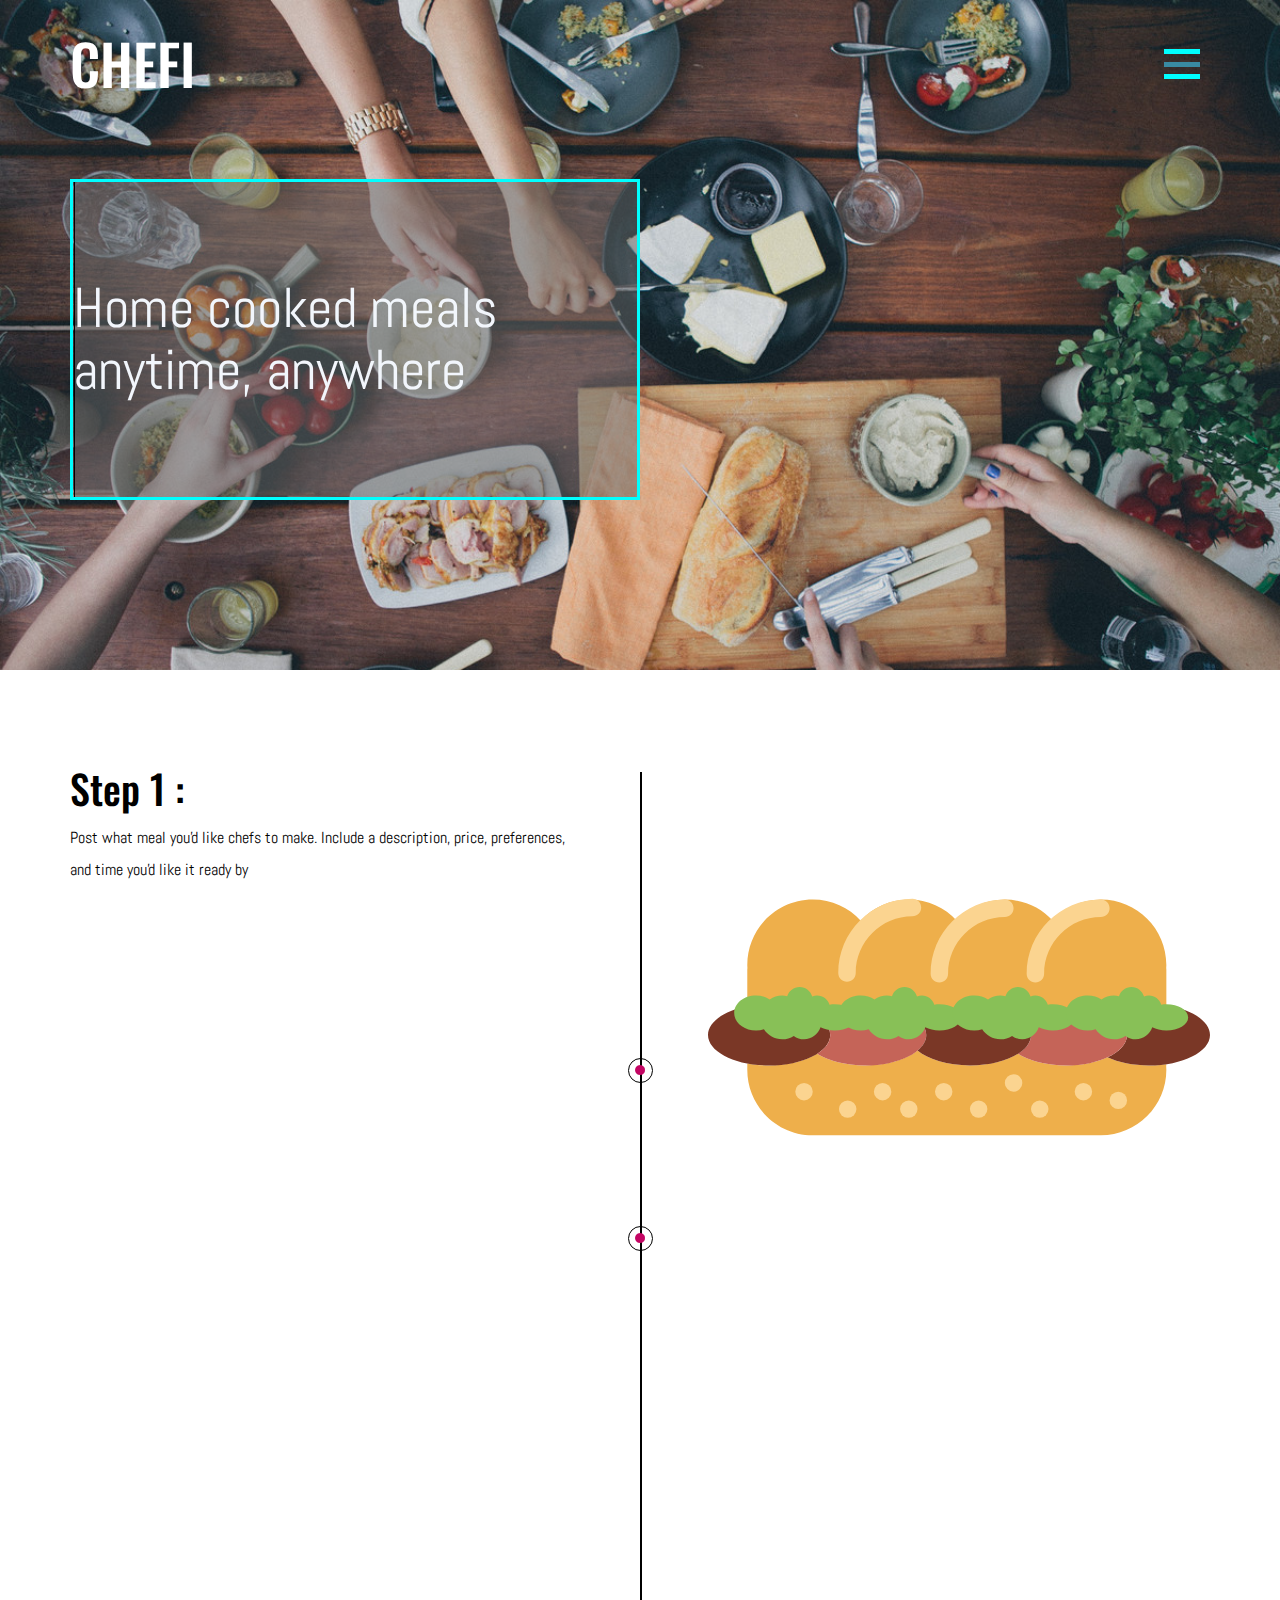
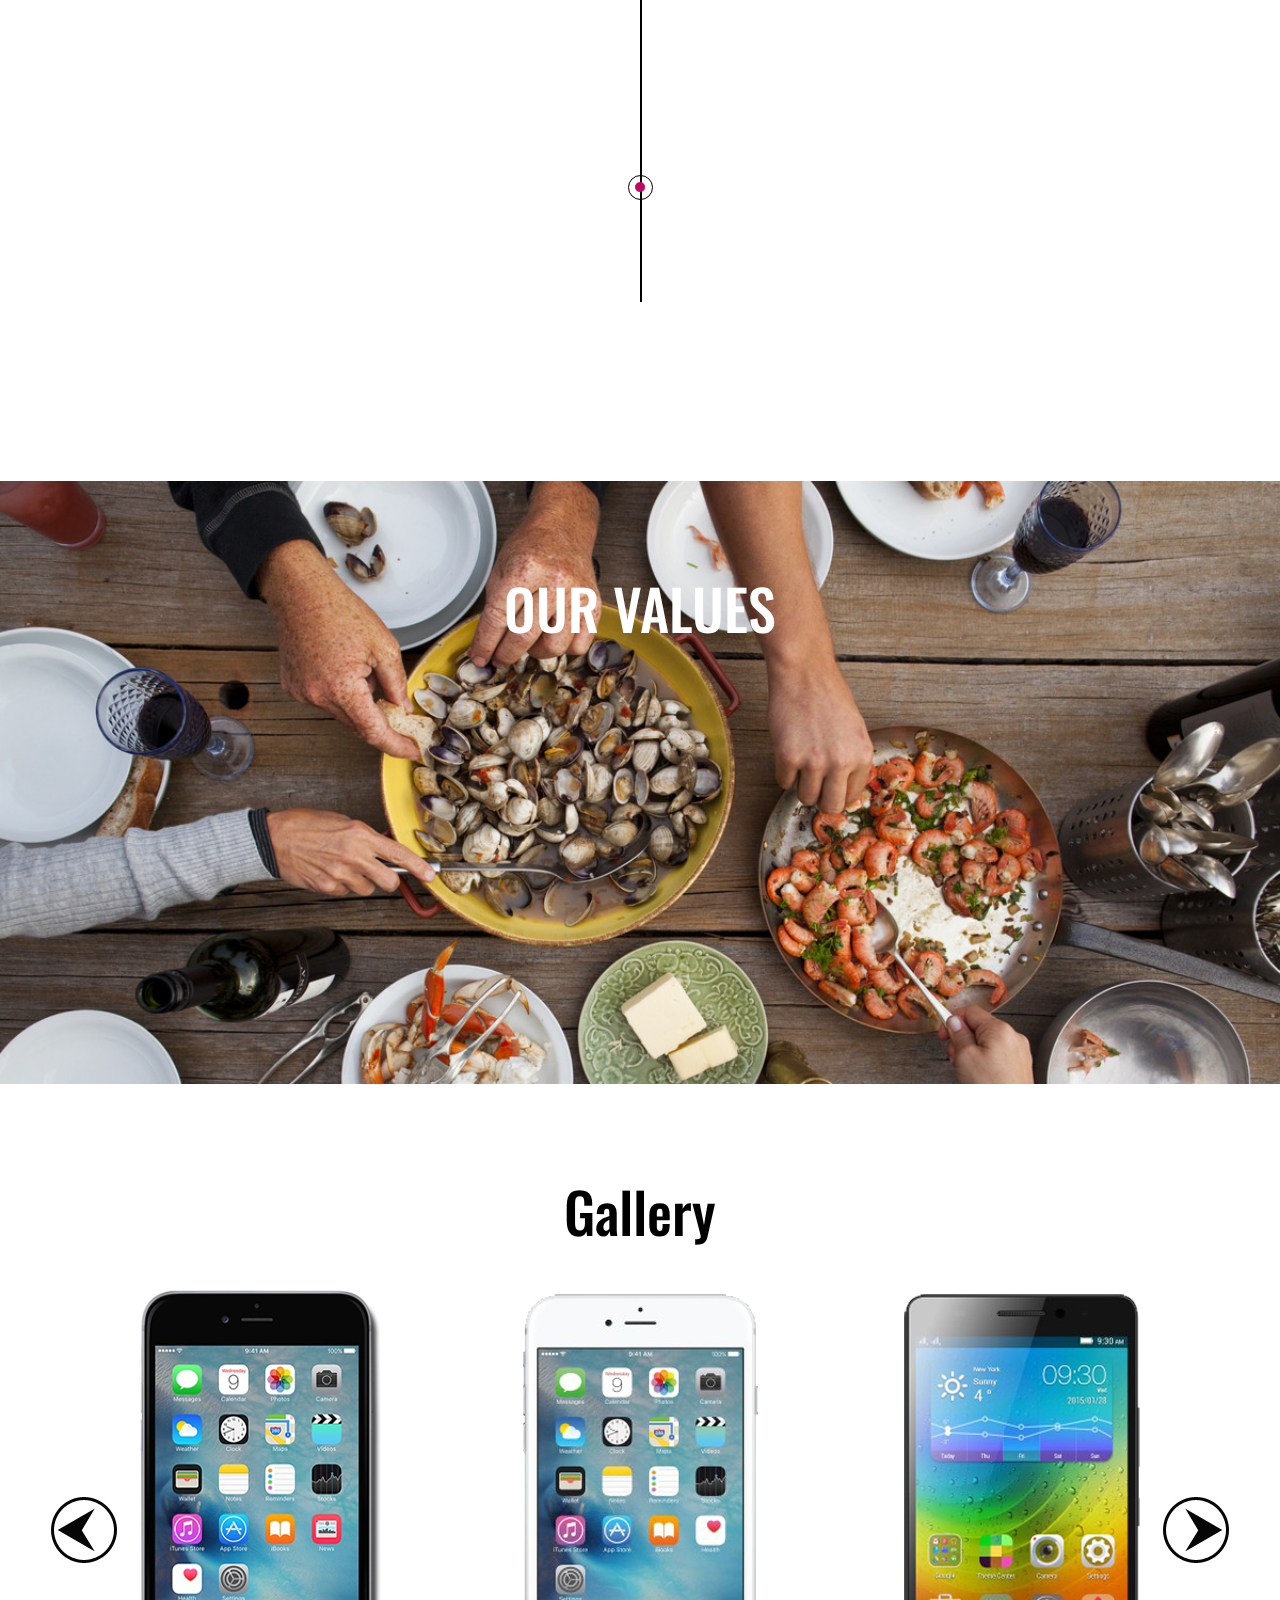
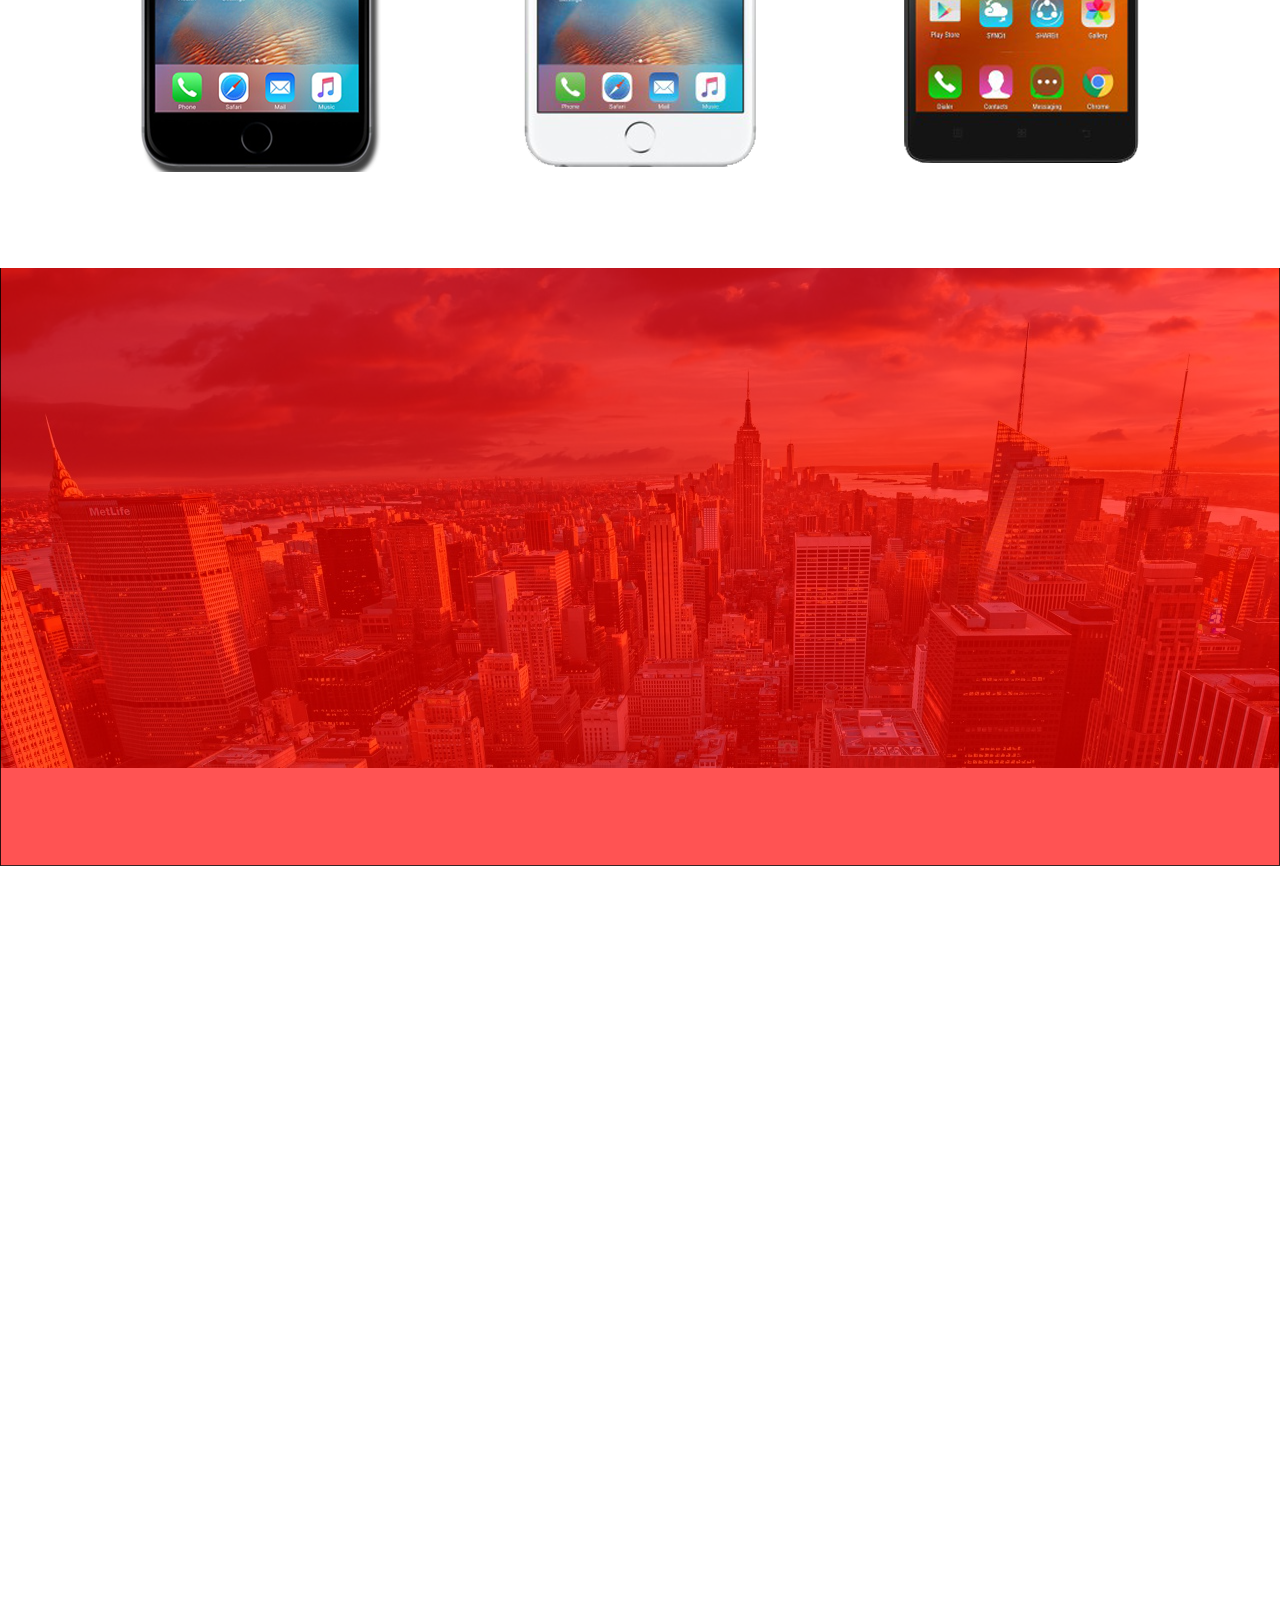
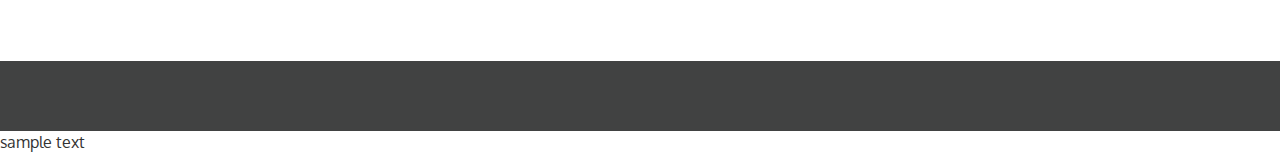
==== chefweb/index.html @ c26e9ce7 "addingsite" ====
<!--Author: W3layouts
Author URL: http://w3layouts.com
License: Creative Commons Attribution 3.0 Unported
License URL: http://creativecommons.org/licenses/by/3.0/
-->
<!DOCTYPE HTML>
<html>
<head>
<title> Chefi : Home cooked meals </title>
<link href="css/bootstrap.css" rel="stylesheet" type="text/css" media="all">
<!-- jQuery (necessary for Bootstrap's JavaScript plugins) -->
<script src="js/jquery-1.11.0.min.js"></script>
<!-- Custom Theme files -->
<link href="css/style.css" rel="stylesheet" type="text/css" media="all"/>
<!-- Custom Theme files -->
<meta name="viewport" content="width=device-width, initial-scale=1">
<meta http-equiv="Content-Type" content="text/html; charset=utf-8" />
<meta name="keywords" content="Food delivery home cooked meals community sharing" />
<script type="application/x-javascript"> addEventListener("load", function() { setTimeout(hideURLbar, 0); }, false); function hideURLbar(){ window.scrollTo(0,1); } </script>
<!--Google Fonts-->
<link href='//fonts.googleapis.com/css?family=Aladin' rel='stylesheet' type='text/css'>
<link href='//fonts.googleapis.com/css?family=Oxygen' rel='stylesheet' type='text/css'>
<link href="https://fonts.googleapis.com/css?family=Oswald" rel="stylesheet">
<link href="https://fonts.googleapis.com/css?family=Abel" rel="stylesheet">

<!--google fonts-->
<!-- start-smoth-scrolling -->
<script type="text/javascript" src="js/move-top.js"></script>
<script type="text/javascript" src="js/easing.js"></script>
	<script type="text/javascript">
			jQuery(document).ready(function($) {
				$(".scroll").click(function(event){
					event.preventDefault();
					$('html,body').animate({scrollTop:$(this.hash).offset().top},1000);
				});
			});
</script>
<!-- //end-smoth-scrolling -->
<!-- animated-css -->
		<link href="css/animate.css" rel="stylesheet" type="text/css" media="all">
		<script src="js/wow.min.js"></script>
		<script>
		 new WOW().init();
		</script>
<!-- animated-css -->
</head>
<body>
<!--banner start here-->
 <div class="banner">
 	<div class="container">
 		<div class="banner-main">
 			 <div class="logo wow bounceInLeft" data-wow-delay="0.1s">
 			 	<h1 style = "font-family : Oswald; margin-bottom: 15%"><a href="index.html">CHEFI</a></h1>
				<div class= "banner-submain" style = "height: 20%">
					<h1 style = "font-family : Abel; color: #f2f6fc"> Home cooked meals <br>
							anytime, anywhere </h1>
				</div>
 			 </div>

			<div class="top-nav-w3layouts">
				<div class="menu" >
					<a href="#" id="m_nav_menu" class="navicon"></a>
					<div class="toggle">
						<ul id="m_nav_list" class="toggle-menu">
							<li class="m_nav_item"><a href="index.html" class="active" style = "font-family: Oswald"> Home</a></li>
							<li class="m_nav_item"><a href="#about" class="navicon1 scroll" style = "font-family: Oswald" > About</a></li>
							<li class="m_nav_item"><a href="#services" class="navicon1 scroll" style = "font-family: Oswald"> Services</a></li>
							<li class="m_nav_item"><a href="#gallery" class="navicon1 scroll" style = "font-family: Oswald"> Gallery</a></li>
							<li class="m_nav_item"><a href="#contact" class="navicon1 scroll" style = "font-family: Oswald"> Contact</a></li>
						</ul>
					</div>
				</div>
				<!-- menu-js -->
				<script>
					$('.navicon').on('click', function (e) {
					  e.preventDefault();
					  $(this).toggleClass('navicon--active');
					  $('.toggle').toggleClass('toggle--active');
					});

				</script>
				<script>
					$('.navicon1').on('click', function (e) {
						e.preventDefault();
						$('.toggle').toggleClass('toggle--active');
						$('.navicon').toggleClass('navicon--active');
					});
				</script>
				<!-- //menu-js -->
 			</div>
 		  <div class="clearfix"> </div>
 		</div>
 	</div>
 </div>
<!--banner end here-->
<!--about start here-->
<div class="about" id="about">
	<div class="container">
		<div class="about-main">
			 <div class="changer-main">
					<span class="devide-line w3-agile"> </span>
				 <div class="about-block">
					<div class="changer-left wow bounceInLeft" data-wow-delay="0.1s">
						<!--	<h1 style = "color: black; font-family: Oswald; margin-top:10%; margin-bottom10%"> PROCESS </h1> -->

						<h3 style = "color: black; font-family: Oswald"> Step 1 : </h3>
						<p style  = "font-family : Abel">	Post what meal you'd like chefs to make. Include a description, price, preferences, and time you'd like it ready by </p>
					</div>
					<div class="changer-right wow bounceInRight" data-wow-delay="0.1s">
						<img src="images/flat-sandwhich.svg" alt="">
					</div>
				     <div class="clearfix"> </div>
				     <div class="ch-bott1 agile">
				     	<span class="botted"> </span>
				     </div>
				 </div>
				 <div class="about-block-snd">
					<div class="changer-left-snd wow bounceInLeft" data-wow-delay="0.1s">
						 <img src="marker2.svg" alt="">
					</div>
					<div class="changer-right-snd wow bounceInRight" data-wow-delay="0.1s">
						<h3 style = "font-family: Oswald">Step 2 : </h3>
						<p style  = "font-family : Abel"> Or if you want to see whats already cooking. Check out to see what chefs are already making near you and arrange to pick it up or have it delievered. </p>
					</div>
				      <div class="clearfix"> </div>
				      <div class="ch-bott1 agile">
				     	<span class="botted"> </span>
				     </div>
				</div>
				<div class="about-block agileits-w3layouts">
					<div class="changer-left-trd wow bounceInLeft" data-wow-delay="0.1s">
						<h3 style = "font-family: Oswald">Step 3 : </h3>
						<p  style  = "font-family : Abel"> If you're a chef, either see what people near you want to eat and accept their offers, or just post about what you already have made</p>
					</div>
					<div class="changer-right-trd wow bounceInRight" data-wow-delay="0.1s">
						 <img src="images/pot.svg" alt="">
					</div>
				     <div class="clearfix"> </div>
				     <div class="ch-bott1 w3-agile">
				     	<span class="botted"> </span>
				     </div>
			    </div>
		     </div>
		</div>
	</div>
</div>
<!--about end here-->
<!--features start here-->
<div class="features" id="features">
	<div class="container">
		<div class="features-main">
			<div class="features-top w3-agile">
				<h2 style = "font-family : Oswald"> OUR VALUES </h2>
			</div>
			<div class="features-bottom">
				<div class="col-md-6 features-left wthree">
				  <div class="fea-agileits wow bounceInLeft" data-wow-delay="0.1s">
					<div class="fea-left-top">
						 <h3 style = "font-family : Oswald"> Community </h3>
						<!-- <h4>Max Design</h4>
						 <h5>June 2014</h5> -->
						 <p style = "font-family : Abel"> The power to come together over Food </p>
					</div>
					<div class="fea-left-bott">
						<h3 style = "font-family : Oswald; color : white"> Creativity </h3>
						<p style = "font-family : Abel"> Daring ourselves to experience a new culture every day </p>
					</div>
				   </div>
				</div>
				<div class="col-md-6 features-right wthree">
				   <div class="fea-agileits-rit wow bounceInRight" data-wow-delay="0.1s">
					<div class="fea-rit-top">
						<h3 style = "font-family : Oswald"> Health </h3>

						<p style = "font-family : Abel"> Live long and prosper </p>
					</div>
					<div class="fea-rit-bott">
						<h3 style = "font-family : Oswald; color : white"> Simplicity </h3>
						<p style = "font-family : Abel"> Both in our food, and in our UI </p>
					</div>
				  </div>
				</div>
				 <div class="clearfix"> </div>
			</div>
			<div class="clearfix"> </div>
		</div>
	</div>
</div>
<!--features end here-->
<!--gallery start here-->
<div class="gallery" id="gallery">
	<div class="container">
		<div class="gallery-main w3-agileits">
			<div class="gallery-top-w3ls">
				<h3 style = "font-family : Oswald">Gallery</h3>
			</div>
			<div class="gallery-bottom agileits-w3layouts">
				<!---->
				 <ul id="flexiselDemo3">
						<li><img src="images/ap1.png" class="img-responsive" alt=""/></li>
						<li><img src="images/ap2.png" class="img-responsive" alt=""/></li>
						<li><img src="images/ap3.png" class="img-responsive" alt=""/></li>
						<li><img src="images/ap2.png" class="img-responsive" alt=""/></li>
					 </ul>
				</div>
				 <script type="text/javascript">
					$(window).load(function() {

						$("#flexiselDemo3").flexisel({
							visibleItems: 3,
							animationSpeed: 1000,
							autoPlay: true,
							autoPlaySpeed: 3000,
							pauseOnHover: true,
							enableResponsiveBreakpoints: true,
							responsiveBreakpoints: {
								portrait: {
									changePoint:480,
									visibleItems: 1
								},
								landscape: {
									changePoint:640,
									visibleItems: 2
								},
								tablet: {
									changePoint:768,
									visibleItems: 2
								}
							}
						});

					});
				    </script>
				    <script type="text/javascript" src="js/jquery.flexisel.js"></script>
		</div>
	</div>
</div>
<!--gallery end here-->



<!--<div class="quotation wow bounceInLeft" >
	<div class="container">
		<div class="quotation-main agileinfo">
			<img src="images/nyc2.jpg" alt="" style = "max-width:100%; max-height:100%">
			<p> </p>

		</div>
	</div>
</div>
>
<!--auotation end here-->
<!--contact start here-->
<div class = "test">

	<img src="images/redfilter2.png" alt="" style = "max-width:100%; max-height:100%">
	<div class = "subclass" align : center>
	</div>
</div>
<div class="contact wthree" id="contact">
	<div class="container">
		<div class="contact-main">
			<div class="contact-top">
				<h3 style = "font-family: Oswald">Contact Us</h3>
			</div>
			<div class="contact-bottom">
				<div class="contact-left agileinfo wow bounceInLeft" data-wow-delay="0.1s">
					<h4 style = "font-family: Oswald">Contact Info</h4>

					<form action="send_form_email.php" method="post">
						<input type="text" name="Name" placeholder="Name" required="">
						<input type="text" name="Email" placeholder="Email" required="">
						<input type="text" name="Subject" placeholder="Subject" required="">
						<textarea name="Message" placeholder="Message" required=""></textarea>
						<input type="submit" value="Send">
					</form>
				</div>
				<div class="contact-right agileinfo wow bounceInRight" data-wow-delay="0.1s">
					<div class="contact-rit-info wthree">
						<h4 style = "font-family: Oswald">Address</h4>
						<p>NYC</p>
						<p>USA</p>
						<p>Email : <a href="mailto:info@example.com">chefi@example.com</a></p>
					</div>
					<div class="social-icons">
						<h4 style = "font-family: Oswlad">Follow us :</h4>
						<ul>
							<li><a href="#"><span class="fb"> </span> </a></li>
							<li><a href="#"><span class="twit"> </span></a></li>
							<li><a href="#"><span class="gmail"> </span></a></li>
							<li class="no-mar"><a href="#"><span class="pin"> </span></a></li>
						</ul>
					</div>
				</div>
				<div class="clearfix"> </div>
			</div>
		</div>
	</div>
</div>
<!--contact end here-->
<!--copy rights start here-->
<div class="copy-right">
	<div class="container">
		 <div class="copy-rights-main wow zoomIn" data-wow-delay="0.1s">
    	    <p>© 2017 Chefi. All Rights Reserved </p>
    	 </div>
    </div>
    <script type="text/javascript">
		$(document).ready(function() {
			/*
			var defaults = {
				containerID: 'toTop', // fading element id
				containerHoverID: 'toTopHover', // fading element hover id
				scrollSpeed: 1200,
				easingType: 'linear'
			};
			*/

			$().UItoTop({ easingType: 'easeOutQuart' });

		});
	</script>
	<a href="#" id="toTop" style="display: block;"> <span id="toTopHover" style="opacity: 1;"> </span></a>
</div>
<div style = "background: url(../images/filter.png)no-repeat;background-size:cover">
	<div class = "extra_text" style = "position : absolute; float: right">
		sample text
	</div>
</div>


<!--copy rights end here-->
</body>
</html>
---- chefweb/css/style.css ----
/*--
Author: W3layouts
Author URL: http://w3layouts.com
License: Creative Commons Attribution 3.0 Unported
License URL: http://creativecommons.org/licenses/by/3.0/
--*/
h4, h5, h6,
h1, h2, h3 {margin: 0;}
ul, ol {margin: 0;}
p {margin: 0;}
html, body{
 font-family: 'Oxygen', sans-serif;
   font-size: 100%;
   background:#fff;
    overflow-y: auto;
  overflow-x: hidden;
  width: 100%;
}
a {
  text-decoration: none;
}
a:hover {
  transition: 0.5s all;
  -webkit-transition: 0.5s all;
  -moz-transition: 0.5s all;
  -o-transition: 0.5s all;
  text-decoration:none;
}
/*--banner start here--*/
.banner {
    background: url(../images/chefi_wall.jpg)no-repeat;
    min-height: 800px;
    background-size: 100%;
	position:relative;
}
/*--banner end here--*/
/*--header start here--*/
.logo {
    float: left;
    width: 50%;
}

.banner-main {
    padding: 2em 0em;
}
.banner-submain {
    background: url(../images/filter.png)no-repeat;
    background-size: cover;
    padding: 6em 0em;
    border: 3px solid cyan ;
}

.top-nav-w3layouts {
    float: right;
    width: 50%;
}
.logo h1 {
    font-size:3.5em;
    font-family: 'Aladin', cursive;
}
.logo h1 a{
	 color: #fff;
}
/*           Wrapper
==============================*/

#wrapper {
    /*background-image: url('../yosemite.jpg');
background-size: cover;*/
    background: tomato;
    position: absolute;
    top: 0px;
    width: 100%;
    height: 100%;
    text-align: center;
}
/*classes used to push the wrapper down when the navbar is expanded
*/

.open_wrapper {
    top: 200px !important;
}
.closed_wrapper {
    top: 0px !important;
}
/*      Navigation Bar
==============================*/

#m_nav_container {
    width: 100%;
    height:100px;
    left: 0px;
    background-color:#398AA2;
    position: fixed;
    display: none;
    /*	opacity: 0;*/
    top: 0px;
}

.m_nav_item {
    margin:10px 50px 10px 0px;
    display: inline-block;
}
.m_nav_item a {
    text-decoration: none;
    color: #fff;
    font-size: 1.3em;
    -webkit-transition-duration: 0.5s;
    font-family: 'Aladin', cursive;
}
.m_nav_item a:hover {
    color:#000;
}


/*-- menu-navigation --*/
.menu {
    z-index: 9999;
	float: left;
}
.menu h1 {
  font-weight: 300;
  font-size: 40px;
  text-align: center;
}
.menu h1 a,.menu h1 a:hover{
    color: #FF1493;
	text-decoration:none;
	outline:none;
}
.menu .navicon {
    background: transparent;
    position: fixed;
    height: 46px;
    width: 46px;
    display: block;
    top: 48px;
    right: 225px;
    z-index: 9999;
    -webkit-transition: linear 0.5s all;
    -moz-transition: linear 0.5s all;
    transition: linear 0.5s all;
    outline: none;
}
.menu .navicon:before, .menu .navicon:after {
    background: cyan;
    -webkit-backface-visibility: hidden;
    backface-visibility: hidden;
    content: "";
    height: 5px;
    left: 0;
    -webkit-transition: 0.8s ease;
    -moz-transition: 0.8s ease;
    transition: 0.8s ease;
    width: 36px;
}

.menu .navicon:before {
	box-shadow: #398AA2 0 13px 0 0;
	position: absolute;
	top: 0;
}
.menu .navicon:after {
    position: absolute;
    top: 25px;
}

.menu .navicon--active {
	-webkit-transition: linear 0.5s all;
	-moz-transition: linear 0.5s all;
	transition: linear 0.5s all;
}

.menu .navicon--active:before {
	box-shadow: transparent 0 0 0 0;
	top: 15px;
	-webkit-transform: rotate(225deg);
	-ms-transform: rotate(225deg);
	-moz-transform: rotate(225deg);
	-o-transform: rotate(225deg);
	transform: rotate(225deg);
	background: #fff;
}
.menu .navicon--active:after {
	top: 15px;
	-webkit-transform: rotate(315deg);
	-ms-transform: rotate(315deg);
	-moz-transform: rotate(315deg);
	-o-transform: rotate(315deg);
	transform: rotate(315deg);
	background: #fff;
}
.menu .toggle {
    display: block;
    position: fixed;
    width: 100%;
    left: 0;
    top: 0;
    background-color: #398AA2;
    padding: 2em 3em;
    opacity: 0;
    -webkit-transition: ease-in 0.5s all;
    -moz-transition: ease-in 0.5s all;
    transition: ease-in 0.5s all;
    -webkit-transform: translateY(-200%);
    -moz-transform: translateY(-200%);
    -o-transform: translateY(-200%);
    -ms-transform: translateY(-200%);
    -ms-transform: translateY(-200%);
    transform: translateY(-200%);
    z-index: 999;
    -webkit-box-shadow: 0px 0px 7px #696868;
    -moz-box-shadow: 0px 0px 7px #696868;
    box-shadow: 0px 0px 7px #696868;
	text-align: center;
}
.menu .toggle--active {
	display: block;
	opacity: 1;
	-webkit-transition: ease-in 0.5s all;
	-moz-transition: ease-in 0.5s all;
	transition: ease-in 0.5s all;
	-webkit-transform: translateY(0);
	-ms-transform: translateY(0);
	-o-transform: translateY(0);
	-moz-transform: translateY(0);
	transform: translateY(0);

}
/*-- //menu-navigation --*/

#header {
    width: 100%;
    height: 700px;
    /*background-image: url('../yosemite.jpg');
	background-size: cover;*/
    /*	background: #4787ff*/
    float: left;
    text-align: center;
    margin-top: 0px;
}
/*#header*/
/*-- header end here--*/
/*--about start here--*/
.about {
    padding: 6em 0em;
    min-height: 800px;
    background-size: cover;
}
span.devide-line {
    width: 2px;
    height:1130px;
    position: absolute;
    top: 0.4em;
    display: block;
    left: 50%;
    background: #000;
}
.ch-bott1 {
    position: relative;
}
span.botted {
    width: 25px;
    height: 25px;
    background: url(../images/dot.png)no-repeat 6px 6px;
    display: block;
    border-radius: 36px;
    position: absolute;
    top: -210px;
    left: 558px;
    border: 1px solid #000;
}
.changer-main {
    position: relative;
}
.changer-left {
    float: left;
    width: 44%;
}
.changer-right {
    float: right;
    width: 44%;
}
.changer-left h3 {
    font-size: 2.5em;
    color: #333;
    font-family: 'Aladin', cursive;
    margin-bottom: 0.3em;
}
.changer-left p {
    font-size: 1em;
    color: #000;
    line-height: 2em;
}
.changer-right-snd h3 {
    font-size: 2.5em;
    color: #333;
    font-family: 'Aladin', cursive;
    margin-bottom: 0.3em;
}
.changer-right-snd p {
    font-size: 1em;
    color: #000;
    line-height: 2em;
}
.changer-left-trd h3 {
    font-size: 2.5em;
    color: #333;
    font-family: 'Aladin', cursive;
    margin-bottom: 0.3em;
}
.changer-left-trd p {
    font-size: 1em;
    color: #000;
    line-height: 2em;
}
.changer-left-snd {
    float: left;
    width: 44%;
}
.changer-right-snd {
    float: right;
    width: 44%;
}
.changer-left-trd {
    float: left;
    width: 44%;
}
.changer-right-trd {
    float: right;
    width: 44%;
}
.about-block-snd {
    margin: 3em 0em;
}
/*--service start here--*/
.services {
    background: url(../images/conatc.jpg)no-repeat;
    min-height: 400px;
    background-size: cover;
     padding: 6em 0em;
}
.service-main {

}
.service-bottom {
    background: url(../images/con-rit-bg.png)no-repeat;
    min-height: 100px;
    background-size: cover;
    padding: 2em 1em;
}
.w3ser-top {
    text-align: center;
    margin-bottom: 2em;
}
.w3ser-top h3 {
    font-size: 3.5em;
    color: #fff;
    font-family: 'Aladin', cursive;
}
.ser-right p {
    font-size: 1.6em;
    line-height: 2em;
    color:#fff;
    padding: 1.5em 0em;
    font-family: 'Aladin', cursive;
}
/*--service end here--*/
/*--features start here--*/
.features {
    background: url(../images/chefi_wall2.jpg)no-repeat;
    min-height: 550px;
    padding: 6em 0em;
    background-size: cover;
}
.features-top {
    text-align: center;
    margin-bottom: 3em;
}
.features-top h2 {
    font-size: 3.5em;
    color: #fff;
    font-family: 'Aladin', cursive;
}
.fea-agileits {
    background: url(../images/filter.png)no-repeat;
    background-size: cover;
    padding:3em 2em;
}
.fea-left-top h3 {
    font-size: 1.8em;
    color: #fff;
    margin-bottom:1em;
    font-family: 'Aladin', cursive;
}
.fea-rit-top h3 {
    font-size: 1.8em;
    color: #fff;
    margin-bottom: 1em;
    font-family: 'Aladin', cursive;
}
.fea-left-top {
    border-bottom: 1px solid rgba(255, 255, 255, 0.68);
}
.fea-left-top h4 {
    font-size: 1.2em;
    color: #fff;
}
.fea-left-top h5 {
    font-size: 1em;
    color: #fff;
    margin: 0.8em 0em;
}
.fea-left-top p {
    font-size: 0.95em;
    color: #F3F3F3;
    line-height: 1.8em;
    margin-bottom:2em;
}
.fea-left-bott h4 {
    font-size: 1.2em;
    color: #fff;
}
.fea-left-bott p {
    font-size: 0.95em;
    color: #fff;
    line-height: 1.8em;
}
.fea-left-bott {
    padding-top: 2em;
}
.fea-left-bott h5 {
    font-size: 1em;
    color: #fff;
    margin: 0.8em 0em;
}
.fea-rit-top h4 {
    font-size: 1.2em;
    color: #fff;
}
.fea-rit-top h5 {
    font-size: 1em;
    color: #fff;
    margin: 0.8em 0em;
}
.fea-rit-top p {
    font-size: 0.95em;
    color: #fff;
    line-height: 1.8em;
    margin-bottom: 2em;
}
.fea-rit-top {
    border-bottom: 1px solid rgba(255, 255, 255, 0.68);
}
.fea-rit-bott{
    padding-top: 2em;
}
.fea-rit-bott h4 {
    font-size: 1.2em;
    color: #fff;
}
.fea-rit-bott h5 {
    font-size: 1em;
    color: #fff;
    margin: 0.8em 0em;
}
.fea-rit-bott p {
    font-size: 0.95em;
    color: #fff;
    line-height: 1.8em;
    margin-bottom: 1em;
}
.fea-agileits-rit {
	background: url(../images/filter.png)no-repeat;
    background-size: cover;
    padding:2.5em 2em;
}
/*--gallery start here--*/
.gallery {
    padding: 6em 0em;
}
.gallery-top-w3ls{
   margin-bottom:3em;
   text-align:center;
}
.gallery-top-w3ls h3 {
    font-size: 3.5em;
    color: #000;
    font-family: 'Aladin', cursive;
}
/*--*/
.content-middle-in,.content-bottom-in {
  padding: 2em 0;
}
/*---
#flexiselDemo1{
	display: none;
}
#flexiselDemo1 li {
	margin:0 auto;
}

.nbs-flexisel-container {
	position: relative;
	max-width: 100%;
}
.nbs-flexisel-ul {
	position: relative;
	width: 9999px;
	list-style-type: none;
	text-align:center;
}
.nbs-flexisel-inner {
	overflow: hidden;
	width:90%;
	margin: 0 auto;
}
.nbs-flexisel-item {
	float: left;
	position: relative;
	line-height: 0px;
	margin-left: -1em !important;
}
.nbs-flexisel-item > img {
	cursor: pointer;
	position: relative;
}
/*---- Navigation ---*
.nbs-flexisel-nav-left, .nbs-flexisel-nav-right {
	width:68px;
	height:68px;
	position: absolute;
	cursor: pointer;
	z-index: 100;
}
.nbs-flexisel-nav-left {
	left: -20px;
	background: url(../images/sli-arr.png) no-repeat 1px 0px ;
}
.nbs-flexisel-nav-right {
	right: -20px;
	background: url(../images/sli-arr.png) no-repeat -73px 0px;
}
--*/
/*-- flexisel --*/
 #flexiselDemo3 {
	display: none;
}
.nbs-flexisel-container {
	position: relative;
	max-width: 100%;
}
.nbs-flexisel-ul {
	position: relative;
	width: 9999px;
	margin: 0px;
	padding: 0px;
	list-style-type: none;
	text-align: center;
}
.nbs-flexisel-inner {
	overflow: hidden;
	margin: 0 auto;
}
.nbs-flexisel-item {
	float: left;
	margin:0px;
	padding:0px;
	position: relative;
	line-height: 0px;
}
.nbs-flexisel-item > img {
	cursor: pointer;
	positon: relative;

}
.nbs-flexisel-item img{
	margin:0 auto;
}
.nbs-flexisel-nav-left, .nbs-flexisel-nav-right {
	width:68px;
	height:68px;
	position: absolute;
	cursor: pointer;
	z-index: 100;
}
.nbs-flexisel-nav-left {
	left: -20px;
	background: url(../images/sli-arr.png) no-repeat 1px 0px ;
}
.nbs-flexisel-nav-right {
	right: -20px;
	background: url(../images/sli-arr.png) no-repeat -73px 0px;
}
/*-- flexisel --*/
/*----*/
.men{
	margin:0 4% 0 ;
}
.bag h5{
	text-align:left;
}
/*--gallery end here--*/
/*--quotation start here--*/
.quotation {
    padding: 6em 0em;
    background-color: red;
    background: url(../images/nyc2.jpg)no-repeat;
    background-size: cover,
    /*height : 100%,
    width : 100%*/
}
.test {

  min-height: 500px;
  position : relative;
  background: url(../images/NY.jpg)no-repeat;
  background-size: cover,

}

.subclass{
  position : absolute;
  z-index: 10;

}
.quotation-main p {
    font-size: 1.3em;
    color: #000;
    line-height: 2em;
    padding: 2em 0em;
}
.quotation-main h4 {
    font-size: 1.5em;
    color: #000;
    font-family: 'Aladin', cursive;
}
/*--quotationend here--*/
/*--contact start here--*/
.contact {
    background: url(../images/buffet.jpg)no-repeat;
    min-height: 350px;
    background-size: cover;
    padding: 6em 0em;
}
.contact-top {
    text-align: center;
    margin-bottom:4em;
}
.contact-left input[type="text"] {
    font-size: 0.95em;
    padding: 0.4em 1em;
    background: none;
    border: 1px solid #FFFFFF;
    color: #fff;
    width: 100%;
    margin-bottom: 1em;
    outline: none;
}
::-webkit-input-placeholder{
   color:#fff !important;
}
.contact-left textarea {
    font-size: 1em;
    color:#fff;
    background: none;
    padding: 0.5em 1em;
    width: 100%;
    height: 9.4em;
    border:1px solid #D8D8D8;
    resize: none;
    outline: none;
}
.contact-left input[type="submit"] {
    font-size: 1em;
    color: #000;
    background: #FFFFFF;
    padding: 0.5em 2em;
    border: 1px solid #fff;
    outline: none;
    display: inline-block;
    margin-top: 0.5em;
    float: right;
}
.contact-left input[type="submit"]:hover{
	color: #fff;
    background:#000;
    transition: 0.5s all;
    -webkit-transition: 0.5s all;
    -moz-transition: 0.5s all;
    -o-transition: 0.5s all;
}
.contact-top h3 {
    font-size: 3.5em;
    color: #fff;
    font-family: 'Aladin', cursive;
}
.contact-left {
    background: url(../images/con-rit-bg.png)no-repeat;
    min-height: 100px;
    background-size: cover;
    padding: 2em 2em;
    float: left;
    width: 49%;
}
.contact-right {
    float: right;
    width: 45%;
}
.contact-rit-info {
    background: url(../images/con-rit-bg.png)no-repeat;
    padding: 2em 2em;
    background-size: cover;
}
.contact-left h4 {
    font-size: 1.8em;
    color:#fff;
    margin-bottom: 0.8em;
    font-family: 'Aladin', cursive;
}
.contact-rit-info h4 {
    font-size: 1.8em;
    color: #fff;
    margin-bottom: 0.5em;
    font-family: 'Aladin', cursive;
}
.contact-right p {
    font-size: 1em;
    color:#E6E6E6;
    line-height: 2em;
}
.contact-right p a{
    color:#E6E2E2;
}
.contact-right p a:hover{
	 color: #000;
}
.social-icons {
    background: url(../images/ftr-icon-bg.png)no-repeat;
    min-height: 100px;
    background-size: cover;
    padding: 1em 1em;
    margin-top: 3em;
}
.social-icons ul {
    padding: 0em;
    list-style: none;
        text-align: center;
}
.social-icons ul li {
	 display: inline-block;
	 margin-right: 3em;
}
.social-icons ul li span {
    background: url(../images/ftr-icons.png)no-repeat;
    width: 33px;
    height:33px;
    display: inline-block;
}
.social-icons ul li span.fb {
    background-position: 10px 0px;
	transition: 0.5s all;
  -webkit-transition: 0.5s all;
  -moz-transition: 0.5s all;
  -o-transition: 0.5s all;
}
.social-icons ul li span.twit {
    background-position: -24px 0px;
	transition: 0.5s all;
  -webkit-transition: 0.5s all;
  -moz-transition: 0.5s all;
  -o-transition: 0.5s all;
}
.social-icons ul li span.gmail {
    background-position: -58px 0px;
	transition: 0.5s all;
  -webkit-transition: 0.5s all;
  -moz-transition: 0.5s all;
  -o-transition: 0.5s all;
}
.social-icons ul li span.pin {
    background-position: -91px 0px;
	transition: 0.5s all;
  -webkit-transition: 0.5s all;
  -moz-transition: 0.5s all;
  -o-transition: 0.5s all;
}
.social-icons ul li.no-mar {
    margin: 0px;
}
.social-icons ul li span.fb:hover {
    background-position: 10px -33px;
     transition: 0.5s all;
  -webkit-transition: 0.5s all;
  -moz-transition: 0.5s all;
  -o-transition: 0.5s all;
}
.social-icons ul li span.twit:hover{
    background-position: -24px -33px;
     transition: 0.5s all;
  -webkit-transition: 0.5s all;
  -moz-transition: 0.5s all;
  -o-transition: 0.5s all;
}
.social-icons ul li span.gmail:hover {
    background-position: -58px -33px;
     transition: 0.5s all;
  -webkit-transition: 0.5s all;
  -moz-transition: 0.5s all;
  -o-transition: 0.5s all;
}
.social-icons ul li span.pin:hover {
    background-position: -91px -33px;
     transition: 0.5s all;
  -webkit-transition: 0.5s all;
  -moz-transition: 0.5s all;
  -o-transition: 0.5s all;
}
.social-icons ul li.no-mar {
    margin: 0px;
}
.social-icons h4 {
    font-size: 1.5em;
    color: #fff;
    margin-bottom: 1em;
    text-align: center;
    font-family: 'Aladin', cursive;
}
/*--contact end here--*/
/*--copyrights start  here--*/
.copy-right {
    background:#414242;
    padding: 1.5em 0em;
    text-align: center;
}
.copy-rights-main p {
    font-size: 1em;
    color: #FFF;
}
.copy-rights-main p a{
	font-size:1em;
	color:#fff;
}
.copy-rights-main p a:hover{
	color:#398AA2;
}
#toTop {
	display: none;
	text-decoration: none;
	position: fixed;
	bottom: 10px;
	right: 0px;
	overflow: hidden;
	width: 48px;
	height: 48px;
	border: none;
	text-indent: 100%;
	background: url(../images/top_mover.png) no-repeat 0px 0px;
}
/*--copy rigths end here--*/
/*--media quies start here--*/
@media (max-width:1440px){
.banner {
    min-height: 670px;
}
#m_nav_menu {
    right: 150px;
}
}
@media (max-width:1366px){
#m_nav_menu {
    right: 120px;
}
#m_nav_menu {
    right: 80px;
}
#m_nav_menu {
    right: 110px;
}
}
@media (max-width:1280px){
#m_nav_menu {
    right: 70px;
}
}
@media (max-width:1024px){
.banner {
    min-height: 560px;
}
.dot-3 {
    right: 112%;
}
.social-icons ul li {
    margin-right: 2em;
}

.nbs-flexisel-nav-left {
    left: -20px;
    background: url(../images/sli-arr.png) no-repeat 1px 0px;
    background-size: 202%;
}
.nbs-flexisel-nav-right {
    right: -20px;
    background: url(../images/sli-arr.png) no-repeat -52px 0px;
    background-size: 200%;
}
.nbs-flexisel-nav-left, .nbs-flexisel-nav-right {
    width: 50px;
    height:50px;
}
#m_nav_menu {
    right: 40px;
}
span.botted {
    left: 458px;
}
}
@media (max-width:991px){
.dot-1 {
    left: 107.5%;
}
.dot-2 {
    left: 107.5%;
}
.dot-3 {
    right: 117%;
}
span.botted {
    left: 348px;
}
.nbs-flexisel-nav-left {
    left: -80px;
}
.nbs-flexisel-nav-right {
    right: -75px;
}

.ser-left {
    float: left;
    width: 50%;
}
.ser-right {
    float: right;
    width: 50%;
}
.ser-left img {
    width: 100%;
}
.ser-right p {
    font-size: 1.2em;
    padding: 0.5em 0em;
}
.fea-left-bott {
    padding-top: 1em;
}
.fea-left-top p {
    margin-bottom: 1em;
}
.fea-rit-bott {
    padding-top: 1em;
}
.fea-rit-top p {
    margin-bottom: 1em;
}
.fea-left-top h3 {
    margin-bottom: 0.5em;
}
.fea-rit-top h3 {
    margin-bottom: 0.5em;
}
.fea-agileits {
    padding: 1.5em 2em;
}
.fea-agileits-rit {
    padding: 1.5em 2em;
}
.features-top {
    margin-bottom: 1em;
}
.social-icons ul li {
    margin-right: 0em;
}
.contact-left textarea {
    height: 8.5em;
}
.features-right {
    margin-top: 1.5em;
}
}
@media (max-width:768px){

.banner {
    min-height: 414px;
}
.about {
    padding: 3em 0em;
}
.services {
    padding: 3em 0em;
}
.quotation {
    padding: 3em 0em;
}
.contact {
    padding: 3em 0em;
}
.social-icons ul li span {
    width: 40px;
    height: 40px;
    background-size: 367%;
}
.social-icons ul li span.fb {
    background-position: 17px 0px;
}
.social-icons ul li span.twit {
    background-position: -30px 0px;
}
.social-icons ul li span.gmail {
    background-position: -70px 0px;
}
.social-icons ul li span.pin {
    background-position: -110px 0px;
}
.social-icons ul li span.fb:hover {
    background-position: 17px -40px;
}
.social-icons ul li span.twit:hover {
    background-position: -30px -40px;
}
.social-icons ul li span.gmail:hover {
    background-position: -70px -40px;
}
.social-icons ul li span.pin:hover {
    background-position: -110px -40px;
}
.social-icons ul li {
    margin-right: 1em;
}
.nbs-flexisel-nav-right {
    right: 300px;
    top: 103% !important;
}
.nbs-flexisel-nav-left {
    left: 300px;
    top: 103% !important;
}

.about-left {
    padding-top: 2em;
}
.features-right {
    margin-top: 1.5em;
}
.social-icons {
    min-height: 70px;
}
.contact-left textarea {
    height: 7em;
}
.social-icons {
    margin-top: 1em;
}
.changer-right img {
    width: 100%;
}
.changer-left-snd img {
    width: 100%;
}
.changer-right-trd img {
    width: 100%;
}
.gallery-top-w3ls {
    margin-bottom: 1em;
}
.features {
    padding: 3em 0em;
}
.social-icons h4 {
    margin-bottom: 0.6em;
}
}
@media (max-width:736px){
span.botted {
    left: 334px;
}
.nbs-flexisel-nav-right {
    right: 265px;
}
.nbs-flexisel-nav-left {
    left: 265px;
}
.changer-left-trd p {
    font-size: 0.9em;
}
.changer-right-snd p {
    font-size: 0.9em;
}
.changer-left p {
    font-size: 0.9em;
}
span.devide-line {
    height: 1010px;
}
}
@media (max-width:667px){
span.botted {
    left: 300px;
}
.nbs-flexisel-nav-right {
    right: 230px;
}
.nbs-flexisel-nav-left {
    left: 230px;
}
.m_nav_item {
    margin: 10px 33px 10px 0px;
}
}
@media (max-width:640px){
.logo h1 {
    font-size: 3em;
}
#m_nav_menu {
    right: 20px;
    top: 40px;
}
.banner {
    min-height: 330px;
}
.about-grid p {
    font-size: 0.85em;
}
.about-left {
    padding-top: 1em;
}
.dot-1 {
    left: 106.5%;
}
.dot-3 {
    right: 121%;
}
.dot-2 {
    left: 106.5%;
}
.about-grid h3 {
    font-size: 2em;
}
.dot-2 {
    top: 37%;
}
.ser-right p {
    font-size: 1.02em;
}
.ser-right p {
    font-size: 1.02em;
}
.quotation-main p {
    font-size: 1.05em;
}
.w3ser-top h3 {
    font-size: 2.8em;
}
.gallery-top-w3ls h3 {
    font-size: 2.8em;
}
.features-top h2 {
    font-size: 2.8em;
}
.gallery {
    padding:4em 0em 5em 0em;
}
.features {
    padding: 3em 0em;
}
.contact-top h3 {
    font-size: 2.8em;
}
.contact-top {
    margin-bottom: 2em;
}
.contact-left {
    float: none;
    width: 100%;
    min-height: 475px;
    padding: 2em 2em;
    margin-bottom: 2em;
}
.contact-right {
    float: none;
    width: 100%;
}
.social-icons {
    min-height: 72px;
    margin-top: 2em;
}
.m_nav_item {
    margin: 10px 30px 10px 0px;
}

.nbs-flexisel-nav-right {
    right: 200px;
    top: 103% !important;
}
.nbs-flexisel-nav-left {
    left: 200px;
    top: 103% !important;
}

.m_nav_item {
    display: block;
}
#m_nav_container {
    height: 255px;
}
.changer-left p {
    font-size: 0.85em;
}
.changer-right-snd p {
    font-size: 0.85em;
}
.changer-left-trd p {
    font-size: 0.85em;
}
span.botted {
    left: 287px;
}
span.devide-line {
    height: 1000px;
}
}
@media (max-width:600px){
span.botted {
    left: 266px;
}
span.devide-line {
    height: 1090px;
}
.menu .toggle {
    padding: 1em 2em;
}
}
@media (max-width:568px){
span.botted {
    left: 250px;
}
}
@media (max-width:480px){
.m_nav_item {
    margin: 10px 15px 10px 0px;
}
.m_nav_item a {
    font-size: 1.1em;
}
.logo h1 {
    font-size: 2.5em;
}
.banner {
    min-height: 211px;
}
#m_nav_menu {
    right: 14px;
    top: 32px;
}
.dot-1 {
    left: 104.5%;
    top: 30%;
}
.about-left {
    float: none;
    width: 100%;
}
.about-right {
    float: none;
    width: 100%;
}
.dot-3 {
    right: 113%;
}
.about-border {
    padding: 0em 0em 0em 2em;
}
.dot-1 {
    left: -3%;
    top: 493%;
}
.dot-2 {
    top: 330%;
    left: -3%;
}
.dot-3 {
    right: 104%;
    top: 195%;
}
.ser-left {
    float: none;
    width: 100%;
    margin-bottom: 1em;
}
.ser-right {
    float: none;
    width: 100%;
}
.ser-right {
    float: none;
    width: 100%;
}

.nbs-flexisel-nav-right {
    right: 150px;
}
.nbs-flexisel-nav-left {
    left: 150px;
}
.copy-rights-main p {
    font-size: 0.9em;
}
.social-icons ul li {
    margin-right: 2.5em;
}
.gallery-top-w3ls {
    margin-bottom: 1.5em;
}
.about-left {
    padding-top: 0em;
}
.fea-left-top p {
    font-size: 0.8em;
}
.fea-left-bott p {
    font-size: 0.8em;
}
.fea-left-top h4 {
    font-size: 1em;
}
.fea-left-top h5 {
    font-size: 0.85em;
}
.fea-left-bott h4 {
    font-size: 1em;
}
.fea-left-bott h5 {
    font-size: 0.85em;
}
.fea-rit-top p {
    font-size: 0.8em;
}
.fea-rit-bott p {
    font-size: 0.8em;
}
.fea-rit-top h4 {
    font-size: 1em;
}
.fea-rit-bott h4 {
    font-size: 1em;
}
.fea-rit-top h5 {
    font-size: 0.9em;
}
.fea-rit-bott h5 {
    font-size: 0.9em;
}
.quotation-main p {
    font-size: 1em;
}
#m_nav_container {
    height: 220px;
}
.changer-left {
    float: none;
    width: 100%;
}
.changer-right {
    float: none;
    width: 68%;
    margin: 1em auto;
}
.about-block-snd {
    margin: 1em 0em;
}
.changer-left-snd {
    float: none;
    width: 68%;
    margin: 0em auto;
}
.changer-right-snd {
    float: none;
    width: 100%;
}
.changer-left-trd {
    float: none;
    width: 100%;
}
.changer-right-trd {
    float: none;
    width: 68%;
    margin: 1em auto;
}
span.devide-line {
    height: 11px;
    display: none;
}
span.botted {
    display: none;
}
.changer-left-trd h3 {
    font-size: 2em;
}
.changer-right-snd h3 {
    font-size: 2em;
}
.changer-left h3 {
    font-size: 2em;
}
#m_nav_menu {
    right: 28px;
    top: 32px;
    height: 32px;
    width: 37px;
}
.menu .navicon:before, .menu .navicon:after {
    width: 32px;
}
.menu .navicon:before {
    box-shadow: #398AA2 0 11px 0 0;
}
.menu .navicon:after {
    position: absolute;
    top: 22px;
}
.menu .navicon--active:after {
    top: 15px;
}
}
@media (max-width: 414px){
.about-border {
    padding: 0em 0em 0em 1em;
}
.nbs-flexisel-nav-right {
    right: 115px;
}
.nbs-flexisel-nav-left {
    left: 115px;
}
}
@media (max-width: 384px){
.about-border {
    padding: 0em 0em 0em 1em;
}
.nbs-flexisel-nav-right {
    right: 110px;
}
.nbs-flexisel-nav-left {
    left: 110px;
}
ul#flexiselDemo3 li img {
    width: 40%;
}
.copy-rights-main p {
    font-size: 0.8em;
}
.banner-main {
    padding: 1.5em 0em;
}
}
@media (max-width:320px){
.banner {
    min-height: 195px;
}
.about {
    padding: 1.5em 0em;
}
.about-grid p {
    font-size: 0.83em;
}
.about-border {
    padding: 0em 0em 0em 1em;
}
.dot-1 {
    padding: 0em 0.45em;
    width: 24px;
    height: 24px;
    left: -4%;
    top: 340%;
}
.dot-2 {
    padding: 0em 0.45em;
    width: 24px;
    height: 24px;
    top: 243%;
    left: -4%;
}
.dot-3 {
    padding: 0em 0.45em;
    width: 24px;
    height: 24px;
    right: 102%;
    top: 140%;

}
span.ab-sign-bot {
    width: 10px;
    height: 10px;
}
.about-grid h3 {
    font-size: 1.8em;
}
.logo h1 {
    font-size: 2em;
}
.services {
    padding: 1.5em 0em;
}
.w3ser-top h3 {
    font-size: 1.8em;
}
.w3ser-top {
    margin-bottom: 1em;
}
.ser-right {
    padding: 0px;
}
.ser-left {
    padding: 0px;
}
.service-bottom {
    padding: 1em 1em;
}
.gallery {
    padding: 1.5em 0em 3em 0em;
}

.nbs-flexisel-nav-right {
    background: url(../images/sli-arr.png) no-repeat -26px 0px;
    background-size: 180%;
    width: 30px;
    height: 30px;
    right:105px;
}
.nbs-flexisel-nav-left{
	background: url(../images/sli-arr.png) no-repeat 3px 0px;
    background-size: 180%;
    width: 30px;
    height: 30px;
    left:105px;
}

.features {
    padding: 1.5em 0em;
}
.features-top h2 {
    font-size: 1.8em;
}
.features-left {
    padding: 0em 0em;
}
.features-right {
    padding:0em 0em;
}
.fea-agileits {
    padding: 1em 1em;
}
.quotation {
    padding: 1.5em 0em;
}
.quotation-main p {
    font-size: 0.8em;
    padding: 1em 0em;
}
.contact {
    padding: 1.5em 0em;
}
.contact-top h3 {
    font-size: 1.8em;
}
.contact-top {
    margin-bottom: 1em;
}
.contact-left {
    padding: 1em 1em;
    min-height:350px;
    margin-bottom: 1em;
}
.contact-left h4 {
    font-size: 1.5em;
    margin-bottom: 0.6em;
}
.contact-rit-info h4 {
    font-size: 1.5em;
}
.contact-rit-info {
    padding: 1em 1em;
}
.contact-left input[type="text"] {
    font-size: 0.8em;
}
.contact-left textarea {
    font-size: 0.8em;
}
.contact-right p {
    font-size: 0.9em;
}
.contact-left input[type="submit"] {
    font-size: 0.85em;
}
.gallery-top-w3ls h3 {
    font-size: 1.8em;
}
.fea-left-top h3 {
    font-size: 1.4em;
}
.fea-rit-top h3 {
    font-size: 1.4em;
}
.fea-agileits-rit {
    padding: 1em 1em;
}
.social-icons {
    margin-top: 1em;
    min-height: 46px;
    padding: 0.5em 0em;
}
.social-icons ul li span {
    width: 27px;
    height: 27px;
    background-size: 365%;
}
.social-icons ul li span.fb {
    background-position: 8px 0px;
}
.social-icons ul li span.twit {
    background-position: -20px 0px;
}
.social-icons ul li span.gmail {
    background-position: -47px 0px;
}
.social-icons ul li span.pin {
    background-position: -75px 0px;
}
.social-icons ul li span.fb:hover {
    background-position: 8px -27px;
}
.social-icons ul li span.twit:hover {
    background-position: -20px -25px;
}
.social-icons ul li span.gmail:hover {
    background-position: -47px -27px;
}
.social-icons ul li span.pin:hover {
    background-position: -75px -26px;
}
#m_nav_menu {
    width: 30px;
    height: 30px;
    right: 25px;
    top: 16px;
}
.banner-main {
    padding: 1em 0em 1em 0em;
}
.m_nav_item {
    margin: 10px 10px 10px 0px;
}
.m_nav_item a {
    font-size: 1em;
}
.quotation img {
    width: 17%;
}
.changer-left h3 {
    font-size: 1.8em;
}
.changer-right {
    width: 85%;
}
.changer-left p {
    font-size: 0.8em;
}
.changer-left-snd {
    width: 85%;
}
.changer-right-snd h3 {
    font-size: 1.8em;
}
.changer-right-snd p {
    font-size: 0.8em;
}
.changer-left-trd h3 {
    font-size: 1.8em;
}
.changer-left-trd p {
    font-size: 0.8em;
}
.changer-right-trd {
    width: 85%;
}
.contact-left input[type="submit"] {
    font-size: 0.75em;
}
}
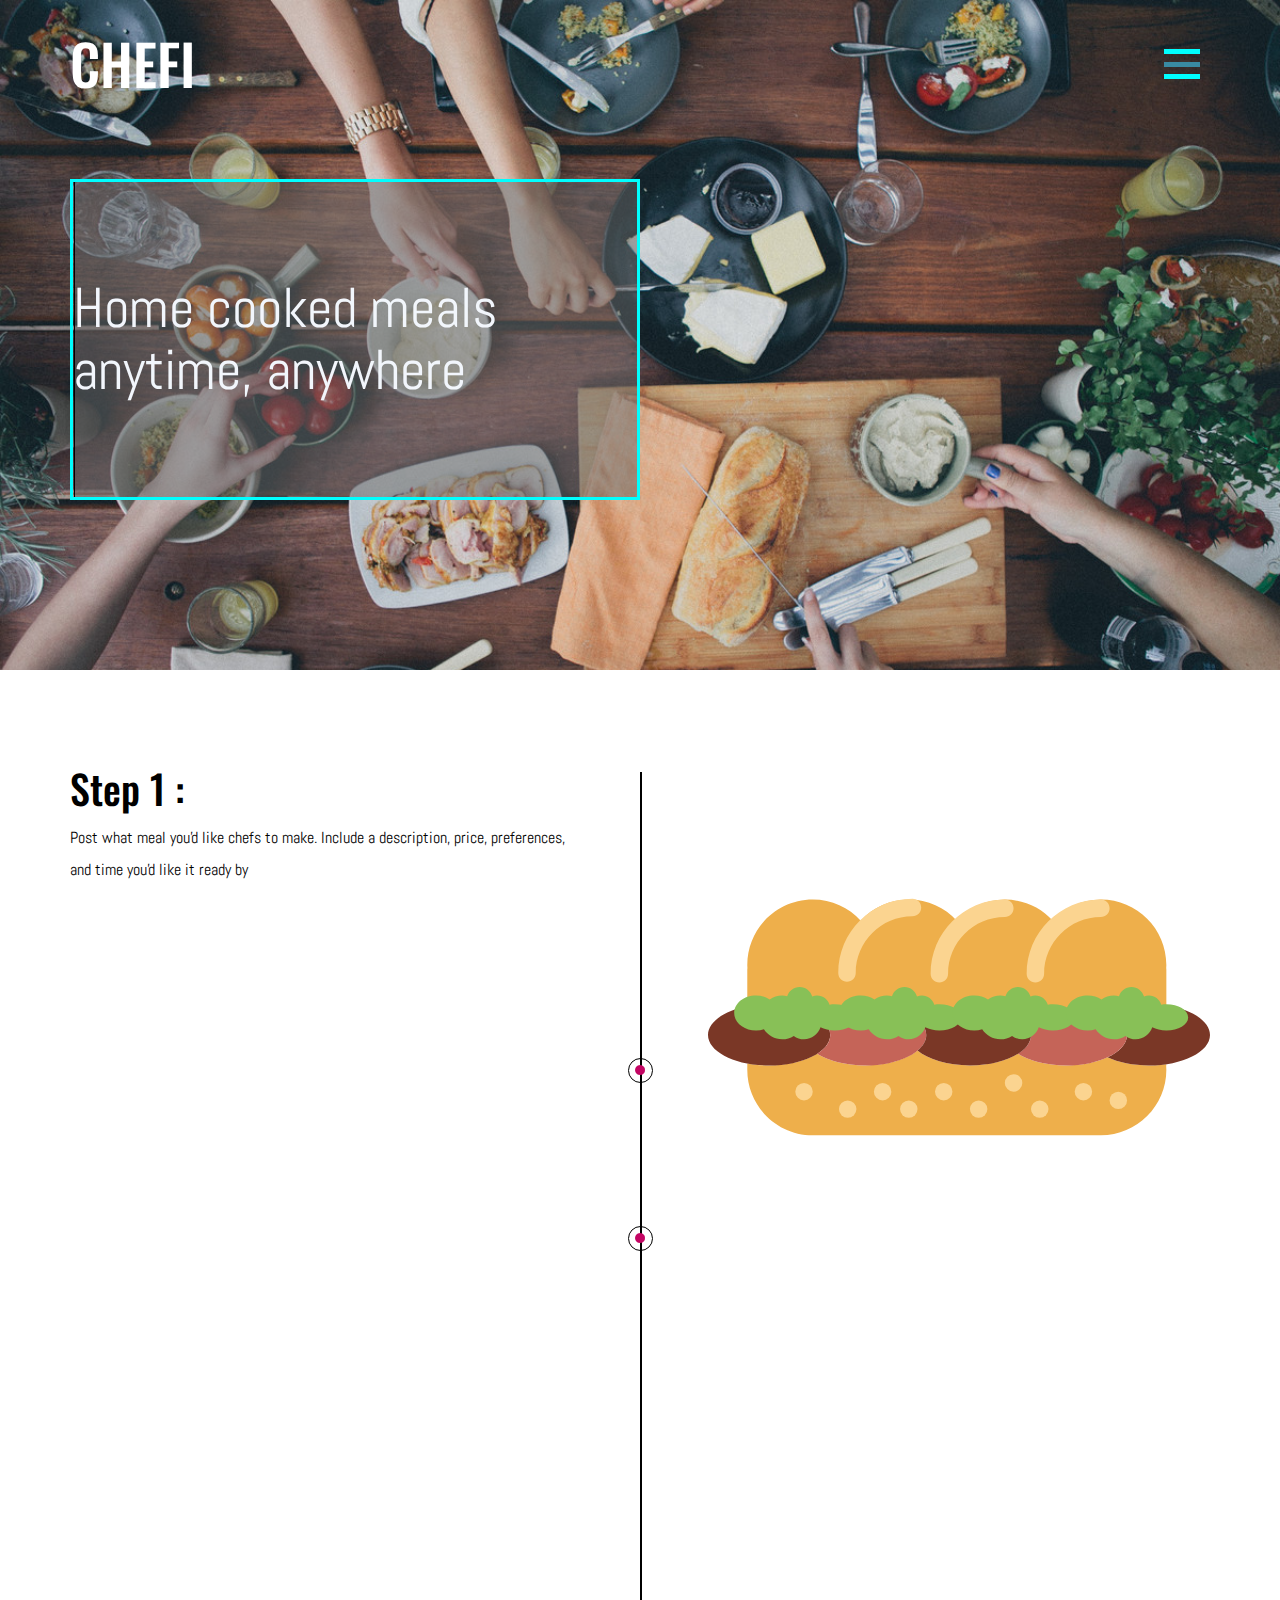
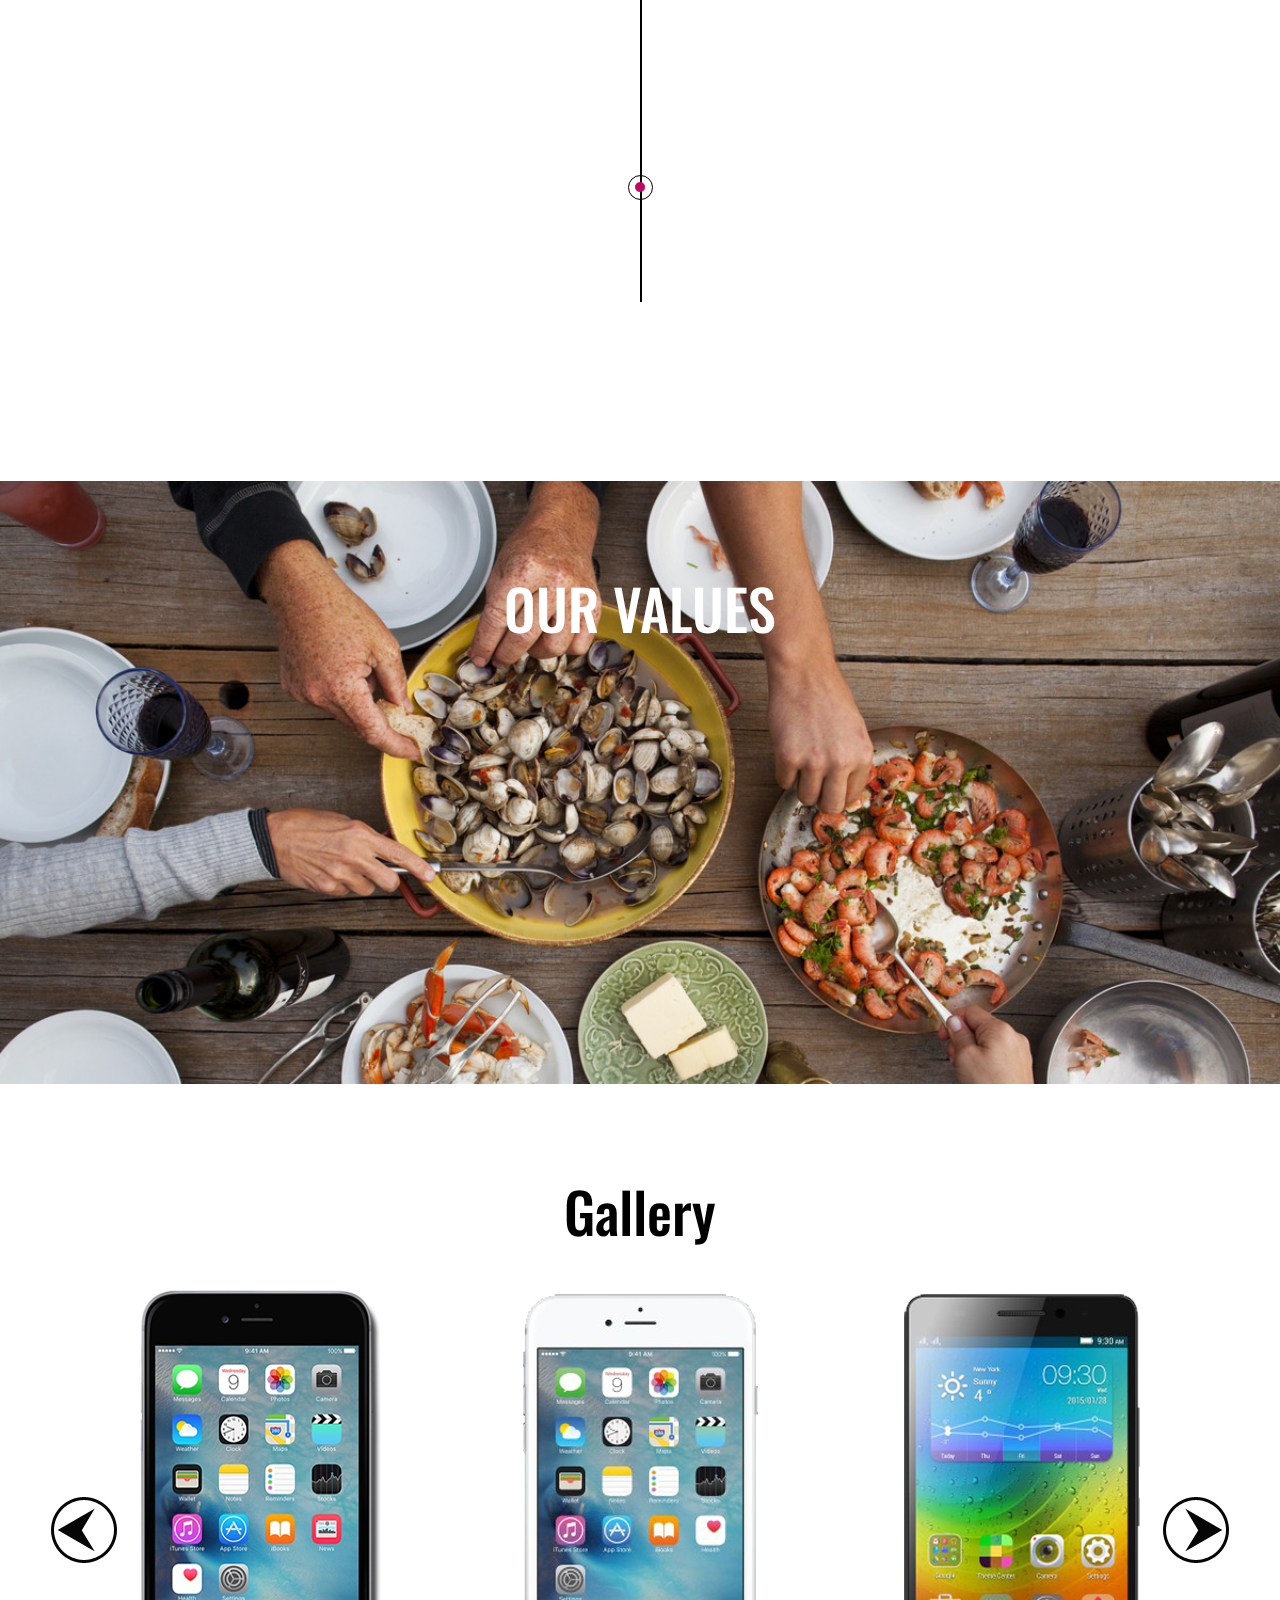
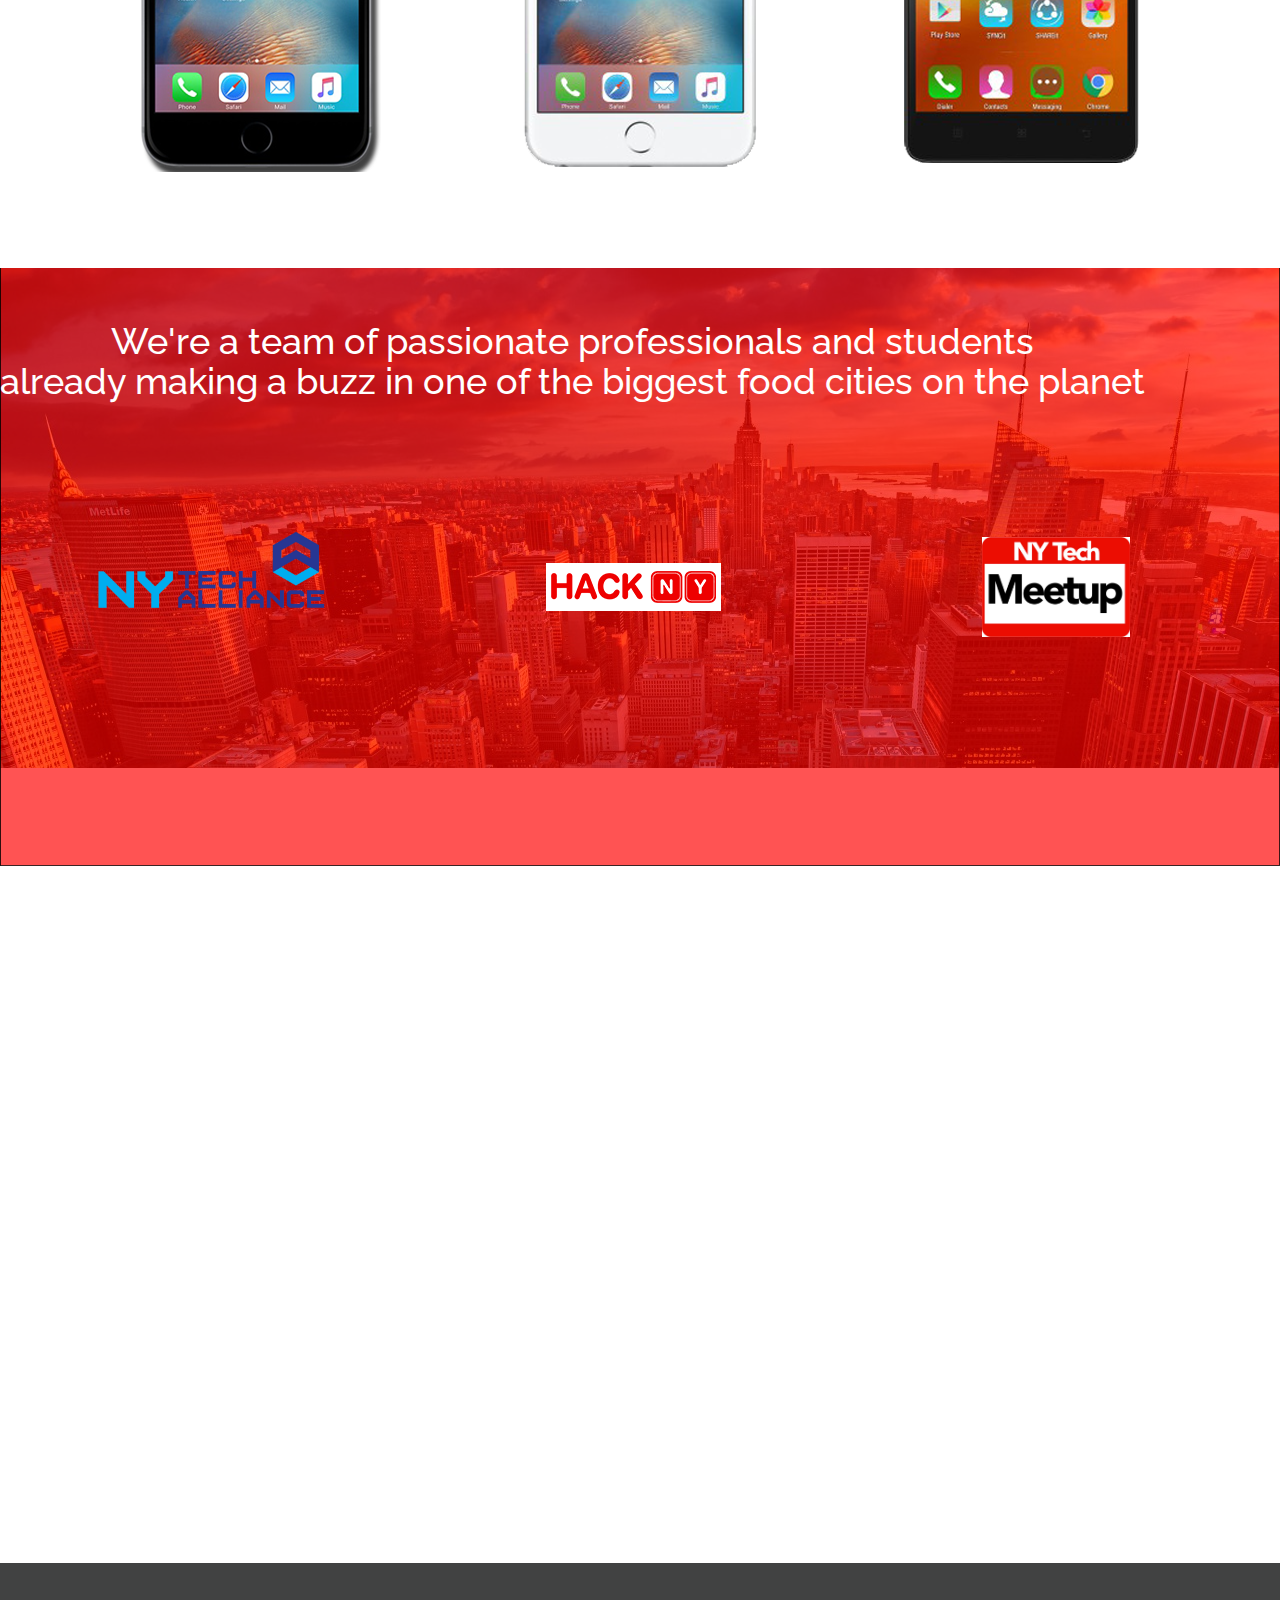
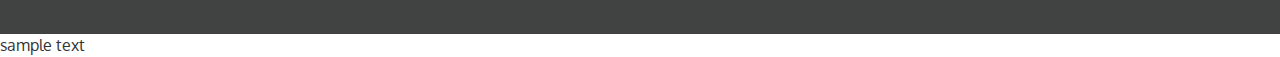
==== commit 82df113f: "rishub update filter" ====
--- a/chefweb/index.html
+++ b/chefweb/index.html
@@ -22,6 +22,7 @@
 <link href='//fonts.googleapis.com/css?family=Oxygen' rel='stylesheet' type='text/css'>
 <link href="https://fonts.googleapis.com/css?family=Oswald" rel="stylesheet">
 <link href="https://fonts.googleapis.com/css?family=Abel" rel="stylesheet">
+<link href="https://fonts.googleapis.com/css?family=Dosis|Raleway" rel="stylesheet">
 
 <!--google fonts-->
 <!-- start-smoth-scrolling -->
@@ -253,10 +254,32 @@
 <!--contact start here-->
 <div class = "test">
 
-	<img src="images/redfilter2.png" alt="" style = "max-width:100%; max-height:100%">
-	<div class = "subclass" align : center>
-	</div>
-</div>
+	<img src="images/redfilter2.png" alt="" style = "max-width:100%; max-height:100%; position : absolute">
+		<h1 align =" center"  style = "font-family: Raleway; position : absolute; z-index : 1;  color : white; margin-top: 1.5em; margin-bottom: 2em" align = "center"> We're a team of passionate professionals and students <br> already making a buzz in one of the biggest food cities on the planet  </h1>
+
+	<div align = "left"style="width: 20%; float:left; height:100px; margin-left : 6.5%; margin-right: 10%; margin-top : 20%; position : relative;  z-index : 1 " >
+		<img src="images/Alliance.jpg" alt="" style = "max-width:100%; max-height:100%">
+
+	</div>
+
+	<div align = "center" style="width: 20%; height:100px; margin-left : 39.5%; margin-right: 10%; margin-top : 23%; position : absolute;  z-index : 1 " >
+		<img src="images/hackny.png" alt="" style = "max-width:100%; max-height:100%">
+
+	</div>
+
+	<div align = "center" style="width: 20%; height:100px; margin-left : 72.5%; margin-right: 10%; margin-top : 21%; position : absolute;  z-index : 1 " >
+		<img src="images/meetup.jpg" alt="" style = "max-width:100%; max-height:100%">
+
+	</div>
+
+<!--
+	<div align = "center" style="width: 20%; float:left; height:100px; background:cyan; margin-right: 10%" >DIV 3</div>
+	<div style="width: 20%; float:left; height:100px; background:cyan; margin-right: 10%" >DIV 3</div>
+-->
+</div>
+
+
+
 <div class="contact wthree" id="contact">
 	<div class="container">
 		<div class="contact-main">
--- a/chefweb/css/style.css
+++ b/chefweb/css/style.css
@@ -613,17 +613,21 @@
 .test {
 
   min-height: 500px;
-  position : relative;
   background: url(../images/NY.jpg)no-repeat;
   background-size: cover,
 
 }
 
-.subclass{
+.team{
+  min-height : 500px;
+  background-color: white;
+}
+
+/*.subclass{
   position : absolute;
   z-index: 10;
 
-}
+} */
 .quotation-main p {
     font-size: 1.3em;
     color: #000;
